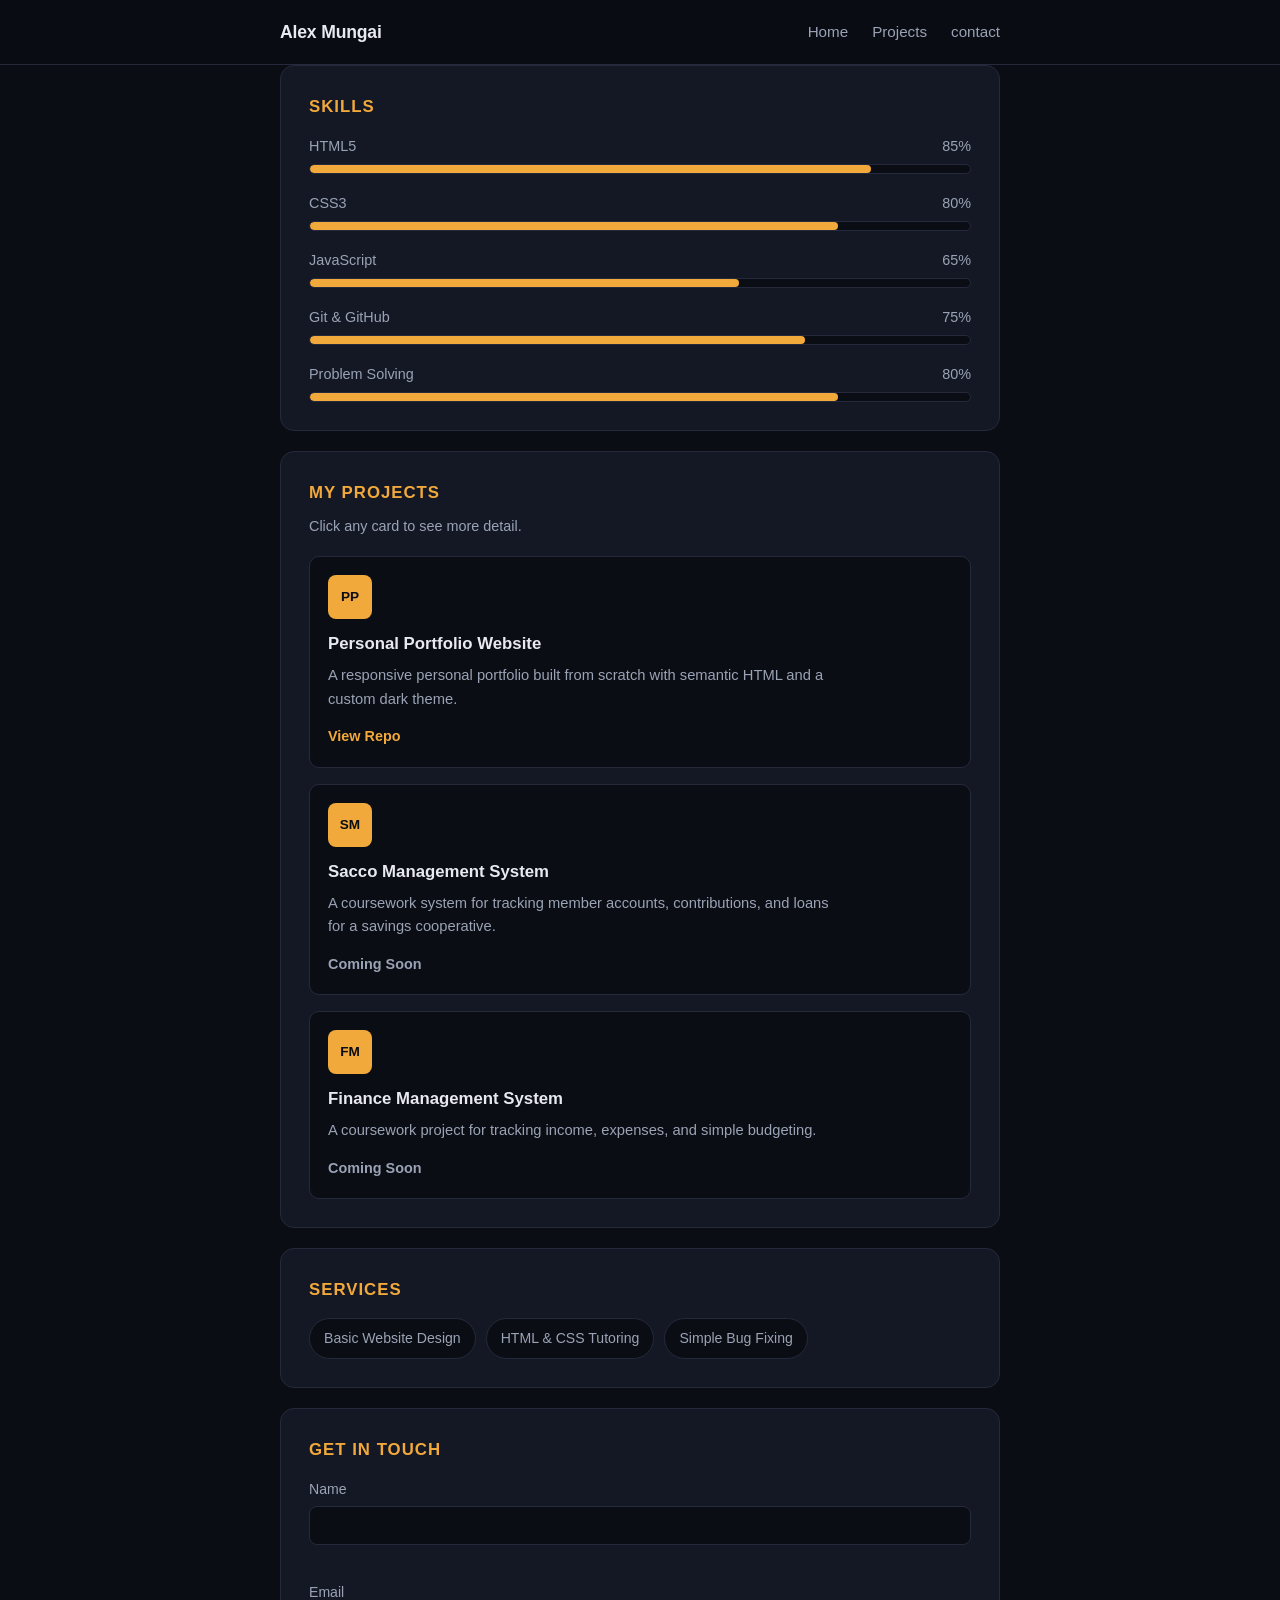
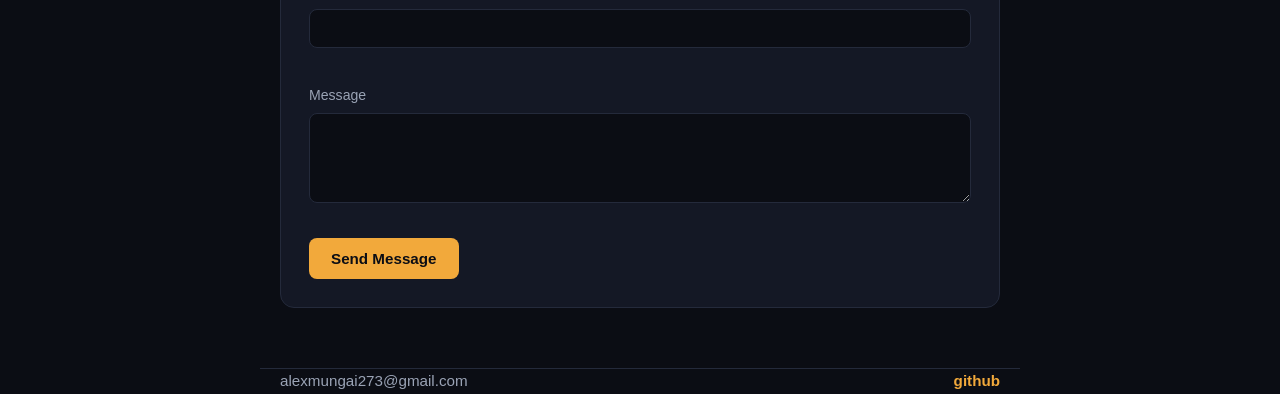
==== projects.html @ 65349646 "add projects page with skills, projects, services, and contact form" ====
<!DOCTYPE html>
<html lang="en">
<head>
  <meta charset="UTF-8">
  <meta name="viewport" content="width=device-width, initial-scale=1.0">
  <title>Alex Mungai - Projects & Skills</title>
  <link rel="stylesheet" href="styles.css">
</head>
<body>

  <header>
    <div class="wrap header-row">
      <span class="wordmark">Alex Mungai</span>
      <nav aria-label="Primary">
        <ul class="nav-list">
          <li><a href="index.html">Home</a></li>
          <li><a href="projects.html">Projects</a></li>
          <li><a href="index.html#contact">contact</a></li>
        </ul>
      </nav>
    </div>
  </header>

  <main class="wrap">

    <!-- Skills -->
    <section id="skills">
      <h2>Skills</h2>
      <div class="skill-list">

        <div class="skill">
          <div class="skill-label">
            <span>HTML5</span><span>85%</span>
          </div>
          <div class="skill-bar"><div class="skill-fill" style="width: 85%;"></div></div>
        </div>

        <div class="skill">
          <div class="skill-label">
            <span>CSS3</span><span>80%</span>
          </div>
          <div class="skill-bar"><div class="skill-fill" style="width: 80%;"></div></div>
        </div>

        <div class="skill">
          <div class="skill-label">
            <span>JavaScript</span><span>65%</span>
          </div>
          <div class="skill-bar"><div class="skill-fill" style="width: 65%;"></div></div>
        </div>

        <div class="skill">
          <div class="skill-label">
            <span>Git &amp; GitHub</span><span>75%</span>
          </div>
          <div class="skill-bar"><div class="skill-fill" style="width: 75%;"></div></div>
        </div>

        <div class="skill">
          <div class="skill-label">
            <span>Problem Solving</span><span>80%</span>
          </div>
          <div class="skill-bar"><div class="skill-fill" style="width: 80%;"></div></div>
        </div>

      </div>
    </section>

    <!-- Projects -->
    <section id="my-projects">
      <h2>My Projects</h2>
      <p class="section-intro">Click any card to see more detail.</p>

      <div class="project-grid">

        <article class="project-card" tabindex="0">
          <div class="project-thumb" aria-hidden="true">PP</div>
          <h3>Personal Portfolio Website</h3>
          <p class="project-summary">A responsive personal portfolio built from scratch with semantic HTML and a custom dark theme.</p>
          <div class="project-details">
            <p>Built as coursework for CSN 1101. Covers a home page, this projects page, and a validated contact form, deployed on two separate platforms.</p>
            <p class="project-tech"><strong>Tech:</strong> HTML5, CSS3, JavaScript</p>
          </div>
          <a href="https://github.com/munga273/my-portfolio" class="project-link">View Repo</a>
        </article>

        <article class="project-card" tabindex="0">
          <div class="project-thumb" aria-hidden="true">SM</div>
          <h3>Sacco Management System</h3>
          <p class="project-summary">A coursework system for tracking member accounts, contributions, and loans for a savings cooperative.</p>
          <div class="project-details">
            <p>Developed as part of a course project exploring data management and basic CRUD operations for cooperative savings groups.</p>
            <p class="project-tech"><strong>Tech:</strong> HTML, CSS, (backend in progress)</p>
          </div>
          <span class="project-link project-link--soon">Coming Soon</span>
        </article>

        <article class="project-card" tabindex="0">
          <div class="project-thumb" aria-hidden="true">FM</div>
          <h3>Finance Management System</h3>
          <p class="project-summary">A coursework project for tracking income, expenses, and simple budgeting.</p>
          <div class="project-details">
            <p>Focused on building a clean, usable interface for everyday personal finance tracking as a course assignment.</p>
            <p class="project-tech"><strong>Tech:</strong> HTML, CSS, (backend in progress)</p>
          </div>
          <span class="project-link project-link--soon">Coming Soon</span>
        </article>

      </div>
    </section>

    <!-- Services -->
    <section id="services">
      <h2>Services</h2>
      <ul class="tag-list">
        <li>Basic Website Design</li>
        <li>HTML &amp; CSS Tutoring</li>
        <li>Simple Bug Fixing</li>
      </ul>
    </section>

    <!-- Contact Form -->
    <section id="contact-form">
      <h2>Get In Touch</h2>
      <form id="contactForm" novalidate>
        <div class="form-group">
          <label for="name">Name</label>
          <input type="text" id="name" name="name" required>
          <span class="error-msg" id="nameError"></span>
        </div>

        <div class="form-group">
          <label for="email">Email</label>
          <input type="email" id="email" name="email" required>
          <span class="error-msg" id="emailError"></span>
        </div>

        <div class="form-group">
          <label for="message">Message</label>
          <textarea id="message" name="message" rows="4" required></textarea>
          <span class="error-msg" id="messageError"></span>
        </div>

        <button type="submit" class="submit-btn">Send Message</button>
        <p class="form-success" id="formSuccess" hidden>Thanks! Your message looks good and would be sent from here.</p>
      </form>
    </section>

  </main>

  <footer id="contact" class="wrap footer-row">
    <p>alexmungai273@gmail.com</p>
    <a href="https://github.com/Aleko273">github</a>
  </footer>

  <script src="script.js"></script>
</body>
</html>
---- styles.css ----
/* ---------- Tokens ---------- */
:root {
  --bg: #0B0D14;
  --surface: #141825;
  --surface-border: #242A3B;
  --ink: #E8EAF0;
  --ink-soft: #9AA3B5;
  --accent: #F2A93B;
  --max-width: 760px;
}
 
/* ---------- Reset ---------- */
* { box-sizing: border-box; }
html, body { margin: 0; padding: 0; }
 
body {
  background: var(--bg);
  color: var(--ink);
  font-family: -apple-system, BlinkMacSystemFont, "Segoe UI", Inter, Arial, sans-serif;
  line-height: 1.6;
}
 
img { max-width: 100%; display: block; }
 
a {
  color: var(--accent);
  text-decoration: none;
}
a:hover, a:focus { text-decoration: underline; }
a:focus-visible { outline: 2px solid var(--accent); outline-offset: 2px; }
 
.wrap {
  max-width: var(--max-width);
  margin: 0 auto;
  padding: 0 20px;
}
 
/* ---------- Header / Nav ---------- */
header {
  position: sticky;
  top: 0;
  background: rgba(11, 13, 20, 0.85);
  backdrop-filter: blur(8px);
  border-bottom: 1px solid var(--surface-border);
  z-index: 10;
}
 
.header-row {
  display: flex;
  align-items: center;
  justify-content: space-between;
  flex-wrap: wrap;
  gap: 12px;
  padding-top: 18px;
  padding-bottom: 18px;
}
 
.wordmark {
  font-weight: 700;
  font-size: 1.1rem;
  letter-spacing: -0.01em;
  color: var(--ink);
}
 
.nav-list {
  list-style: none;
  display: flex;
  gap: 24px;
  margin: 0;
  padding: 0;
}
 
.nav-list a {
  color: var(--ink-soft);
  font-size: 0.95rem;
}
 
.nav-list a:hover {
  color: var(--accent);
  text-decoration: none;
}
 
/* ---------- Hero ---------- */
.hero {
  text-align: left;
  padding: 64px 0 40px;
}
 
.hero img {
  border-radius: 50%;
  width: 128px;
  height: 128px;
  object-fit: cover;
  margin-bottom: 20px;
  border: 2px solid var(--surface-border);
}
 
.hero h1 {
  margin: 0 0 8px;
  font-size: clamp(2rem, 6vw, 2.8rem);
  letter-spacing: -0.02em;
  color: var(--ink);
}
 
.tagline {
  margin: 0;
  color: var(--accent);
  font-size: 1.1rem;
  font-weight: 600;
}
 
/* ---------- Content sections: card style ---------- */
main.wrap {
  padding-bottom: 40px;
}
 
main section {
  background: var(--surface);
  border: 1px solid var(--surface-border);
  border-radius: 14px;
  padding: 28px;
  margin-bottom: 20px;
}
 
main section h2 {
  font-size: 1.05rem;
  text-transform: uppercase;
  letter-spacing: 0.06em;
  color: var(--accent);
  margin: 0 0 14px;
}
 
main section p {
  color: var(--ink-soft);
  max-width: 62ch;
  margin: 0;
}
 
main section ul,
main section ol {
  color: var(--ink-soft);
  padding-left: 20px;
  margin: 0;
}
 
main section li {
  margin-bottom: 8px;
}
 
main section li:last-child {
  margin-bottom: 0;
}
 
main section a {
  color: var(--accent);
}
 
main section a:hover {
  text-decoration: underline;
}
 
/* ---------- Footer ---------- */
footer {
  border-top: 1px solid var(--surface-border);
  padding: 28px 0 40px;
}
 
.footer-row {
  display: flex;
  justify-content: space-between;
  align-items: center;
  flex-wrap: wrap;
  gap: 12px;
  font-size: 0.95rem;
}
 
.footer-row p {
  margin: 0;
  color: var(--ink-soft);
}
 
.footer-row a {
  font-weight: 600;
}
 
/* ---------- Skills (progress bars) ---------- */
.skill-list {
  display: flex;
  flex-direction: column;
  gap: 18px;
}
 
.skill-label {
  display: flex;
  justify-content: space-between;
  font-size: 0.9rem;
  color: var(--ink-soft);
  margin-bottom: 6px;
}
 
.skill-bar {
  background: var(--bg);
  border: 1px solid var(--surface-border);
  border-radius: 999px;
  height: 10px;
  overflow: hidden;
}
 
.skill-fill {
  background: var(--accent);
  height: 100%;
  border-radius: 999px;
}
 
/* ---------- Project cards ---------- */
.section-intro {
  color: var(--ink-soft);
  margin: -6px 0 18px;
  font-size: 0.9rem;
}
 
.project-grid {
  display: grid;
  grid-template-columns: 1fr;
  gap: 16px;
}
 
.project-card {
  background: var(--bg);
  border: 1px solid var(--surface-border);
  border-radius: 10px;
  padding: 18px;
  cursor: pointer;
}
 
.project-thumb {
  width: 44px;
  height: 44px;
  border-radius: 8px;
  background: var(--accent);
  color: var(--bg);
  display: flex;
  align-items: center;
  justify-content: center;
  font-weight: 700;
  font-size: 0.85rem;
  margin-bottom: 12px;
}
 
.project-card h3 {
  margin: 0 0 6px;
  color: var(--ink);
  font-size: 1.05rem;
}
 
.project-summary {
  color: var(--ink-soft);
  margin: 0;
  font-size: 0.92rem;
}
 
.project-details {
  max-height: 0;
  overflow: hidden;
  transition: max-height 0.25s ease;
}
 
.project-card.is-expanded .project-details {
  max-height: 200px;
  margin-top: 12px;
}
 
.project-details p {
  color: var(--ink-soft);
  font-size: 0.9rem;
  margin: 0 0 8px;
}
 
.project-tech {
  color: var(--ink) !important;
}
 
.project-link {
  display: inline-block;
  margin-top: 14px;
  font-size: 0.9rem;
  font-weight: 600;
  color: var(--accent);
}
 
.project-link--soon {
  color: var(--ink-soft);
  cursor: default;
}
 
/* ---------- Services tags ---------- */
.tag-list {
  list-style: none;
  display: flex;
  flex-wrap: wrap;
  gap: 10px;
  padding: 0;
  margin: 0;
}
 
.tag-list li {
  background: var(--bg);
  border: 1px solid var(--surface-border);
  color: var(--ink-soft);
  padding: 8px 14px;
  border-radius: 999px;
  font-size: 0.88rem;
  margin-bottom: 0;
}
 
/* ---------- Contact form ---------- */
.form-group {
  margin-bottom: 16px;
  display: flex;
  flex-direction: column;
}
 
.form-group label {
  color: var(--ink-soft);
  font-size: 0.88rem;
  margin-bottom: 6px;
}
 
.form-group input,
.form-group textarea {
  background: var(--bg);
  border: 1px solid var(--surface-border);
  border-radius: 8px;
  padding: 10px 12px;
  color: var(--ink);
  font-family: inherit;
  font-size: 0.95rem;
}
 
.form-group input:focus,
.form-group textarea:focus {
  outline: 2px solid var(--accent);
  outline-offset: 1px;
}
 
.error-msg {
  color: #FF6B6B;
  font-size: 0.82rem;
  min-height: 1.2em;
  margin-top: 4px;
}
 
.submit-btn {
  background: var(--accent);
  color: var(--bg);
  border: none;
  border-radius: 8px;
  padding: 12px 22px;
  font-weight: 700;
  font-size: 0.95rem;
  cursor: pointer;
}
 
.submit-btn:hover {
  opacity: 0.9;
}
 
.form-success {
  color: var(--accent);
  margin-top: 14px;
  font-size: 0.9rem;
}
 
/* ---------- Responsive ---------- */
@media (max-width: 480px) {
  .header-row {
    flex-direction: column;
    align-items: flex-start;
  }
 
  .footer-row {
    flex-direction: column;
    align-items: flex-start;
  }
 
  main section {
    padding: 20px;
  }
}
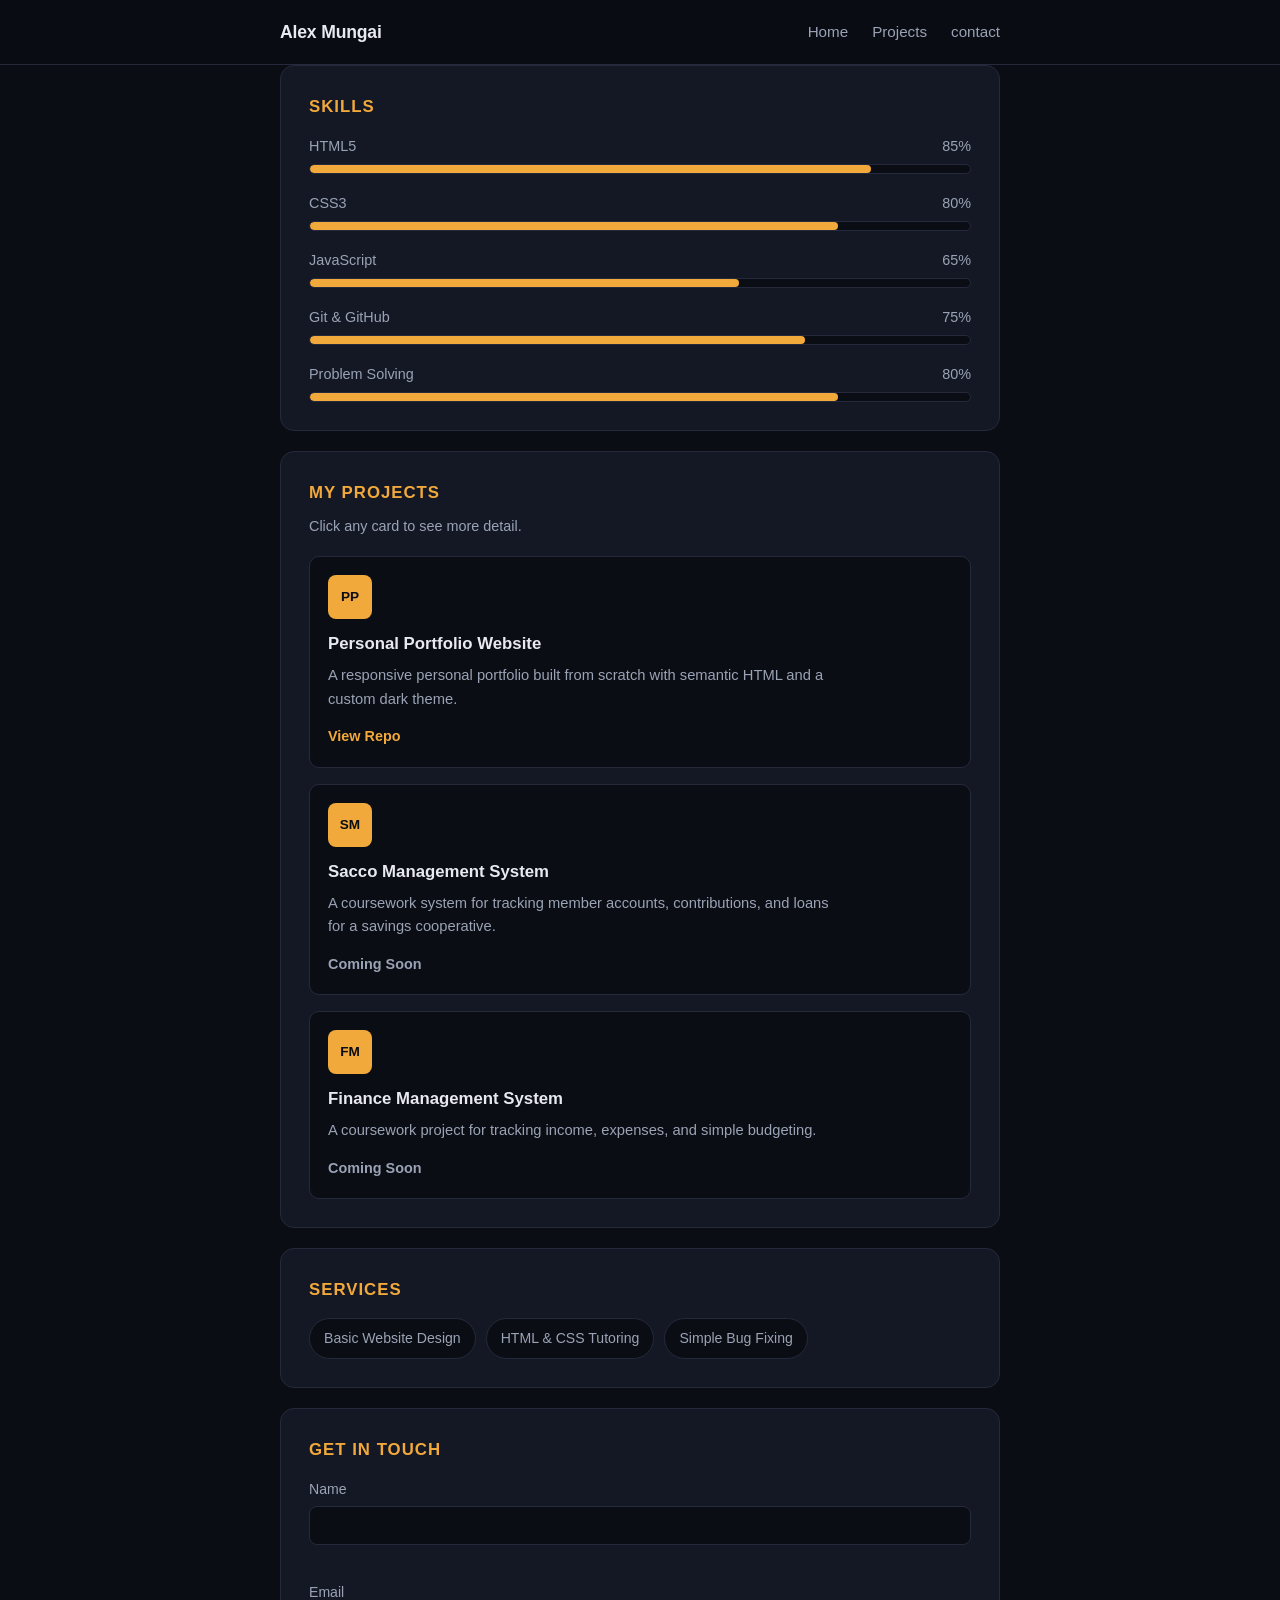
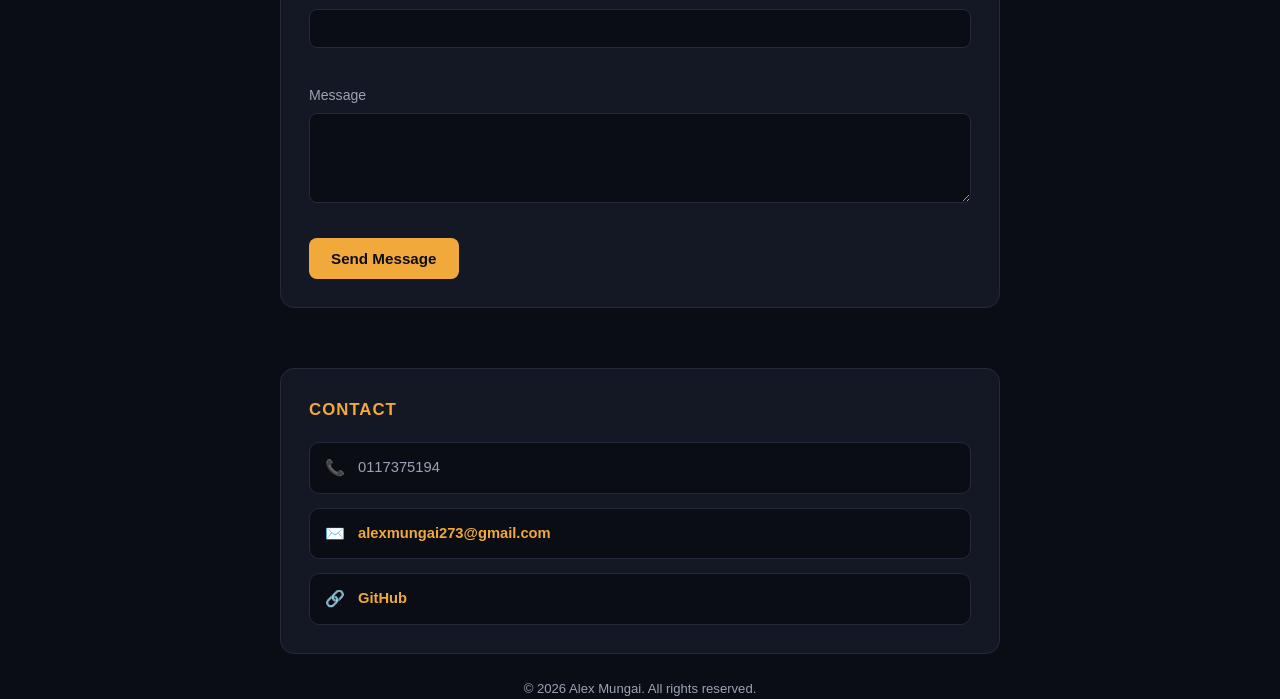
==== commit aeef4121: "update footer to card style with contact details" ====
--- a/projects.html
+++ b/projects.html
@@ -14,8 +14,8 @@
       <nav aria-label="Primary">
         <ul class="nav-list">
           <li><a href="index.html">Home</a></li>
-          <li><a href="projects.html">Projects</a></li>
-          <li><a href="index.html#contact">contact</a></li>
+          <li><a href="projects.html" class="active">Projects</a></li>
+          <li><a href="#contact">contact</a></li>
         </ul>
       </nav>
     </div>
@@ -148,10 +148,26 @@
 
   </main>
 
-  <footer id="contact" class="wrap footer-row">
-    <p>alexmungai273@gmail.com</p>
-    <a href="https://github.com/Aleko273">github</a>
-  </footer>
+  <footer id="contact" class="wrap">
+    <div class="footer-card">
+      <h2>Contact</h2>
+      <div class="footer-contact">
+        <div class="footer-item">
+          <span class="footer-icon">📞</span>
+          <p>0117375194</p>
+        </div>
+        <div class="footer-item">
+          <span class="footer-icon">✉️</span>
+          <a href="mailto:alexmungai273@gmail.com">alexmungai273@gmail.com</a>
+        </div>
+        <div class="footer-item">
+          <span class="footer-icon">🔗</span>
+          <a href="https://github.com/munga273" target="_blank" rel="noopener noreferrer">GitHub</a>
+        </div>
+      </div>
+    </div>
+    <p class="footer-copyright">&copy; 2026 Alex Mungai. All rights reserved.</p>
+</footer>
 
   <script src="script.js"></script>
 </body>
--- a/styles.css
+++ b/styles.css
@@ -8,33 +8,33 @@
   --accent: #F2A93B;
   --max-width: 760px;
 }
- 
+
 /* ---------- Reset ---------- */
 * { box-sizing: border-box; }
 html, body { margin: 0; padding: 0; }
- 
+
 body {
   background: var(--bg);
   color: var(--ink);
   font-family: -apple-system, BlinkMacSystemFont, "Segoe UI", Inter, Arial, sans-serif;
   line-height: 1.6;
 }
- 
+
 img { max-width: 100%; display: block; }
- 
+
 a {
   color: var(--accent);
   text-decoration: none;
 }
 a:hover, a:focus { text-decoration: underline; }
 a:focus-visible { outline: 2px solid var(--accent); outline-offset: 2px; }
- 
+
 .wrap {
   max-width: var(--max-width);
   margin: 0 auto;
   padding: 0 20px;
 }
- 
+
 /* ---------- Header / Nav ---------- */
 header {
   position: sticky;
@@ -44,7 +44,7 @@
   border-bottom: 1px solid var(--surface-border);
   z-index: 10;
 }
- 
+
 .header-row {
   display: flex;
   align-items: center;
@@ -54,14 +54,14 @@
   padding-top: 18px;
   padding-bottom: 18px;
 }
- 
+
 .wordmark {
   font-weight: 700;
   font-size: 1.1rem;
   letter-spacing: -0.01em;
   color: var(--ink);
 }
- 
+
 .nav-list {
   list-style: none;
   display: flex;
@@ -69,23 +69,23 @@
   margin: 0;
   padding: 0;
 }
- 
+
 .nav-list a {
   color: var(--ink-soft);
   font-size: 0.95rem;
 }
- 
+
 .nav-list a:hover {
   color: var(--accent);
   text-decoration: none;
 }
- 
+
 /* ---------- Hero ---------- */
 .hero {
   text-align: left;
   padding: 64px 0 40px;
 }
- 
+
 .hero img {
   border-radius: 50%;
   width: 128px;
@@ -94,26 +94,26 @@
   margin-bottom: 20px;
   border: 2px solid var(--surface-border);
 }
- 
+
 .hero h1 {
   margin: 0 0 8px;
   font-size: clamp(2rem, 6vw, 2.8rem);
   letter-spacing: -0.02em;
   color: var(--ink);
 }
- 
+
 .tagline {
   margin: 0;
   color: var(--accent);
   font-size: 1.1rem;
   font-weight: 600;
 }
- 
+
 /* ---------- Content sections: card style ---------- */
 main.wrap {
   padding-bottom: 40px;
 }
- 
+
 main section {
   background: var(--surface);
   border: 1px solid var(--surface-border);
@@ -121,7 +121,7 @@
   padding: 28px;
   margin-bottom: 20px;
 }
- 
+
 main section h2 {
   font-size: 1.05rem;
   text-transform: uppercase;
@@ -129,67 +129,105 @@
   color: var(--accent);
   margin: 0 0 14px;
 }
- 
+
 main section p {
   color: var(--ink-soft);
   max-width: 62ch;
   margin: 0;
 }
- 
+
 main section ul,
 main section ol {
   color: var(--ink-soft);
   padding-left: 20px;
   margin: 0;
 }
- 
+
 main section li {
   margin-bottom: 8px;
 }
- 
+
 main section li:last-child {
   margin-bottom: 0;
 }
- 
+
 main section a {
   color: var(--accent);
 }
- 
+
 main section a:hover {
   text-decoration: underline;
 }
- 
+
 /* ---------- Footer ---------- */
 footer {
-  border-top: 1px solid var(--surface-border);
-  padding: 28px 0 40px;
-}
- 
-.footer-row {
-  display: flex;
-  justify-content: space-between;
+  padding: 0 0 40px;
+}
+
+.footer-card {
+  background: var(--surface);
+  border: 1px solid var(--surface-border);
+  border-radius: 14px;
+  padding: 28px;
+}
+
+.footer-card h2 {
+  font-size: 1.05rem;
+  text-transform: uppercase;
+  letter-spacing: 0.06em;
+  color: var(--accent);
+  margin: 0 0 18px;
+}
+
+.footer-contact {
+  display: flex;
+  flex-direction: column;
+  gap: 14px;
+}
+
+.footer-item {
+  display: flex;
   align-items: center;
-  flex-wrap: wrap;
   gap: 12px;
-  font-size: 0.95rem;
-}
- 
-.footer-row p {
-  margin: 0;
-  color: var(--ink-soft);
-}
- 
-.footer-row a {
+  padding: 12px 14px;
+  background: var(--bg);
+  border: 1px solid var(--surface-border);
+  border-radius: 10px;
+  font-size: 0.92rem;
+}
+
+.footer-item .footer-icon {
+  font-size: 1rem;
+  width: 22px;
+  text-align: center;
+  flex-shrink: 0;
+}
+
+.footer-item p,
+.footer-item a {
+  margin: 0;
+  color: var(--ink-soft);
+}
+
+.footer-item a {
+  color: var(--accent);
   font-weight: 600;
 }
- 
+
+.footer-copyright {
+  text-align: center;
+  color: var(--ink-soft);
+  font-size: 0.82rem;
+  margin: 24px 0 0;
+}
+
 /* ---------- Skills (progress bars) ---------- */
 .skill-list {
   display: flex;
   flex-direction: column;
   gap: 18px;
 }
- 
+
 .skill-label {
   display: flex;
   justify-content: space-between;
@@ -197,7 +235,7 @@
   color: var(--ink-soft);
   margin-bottom: 6px;
 }
- 
+
 .skill-bar {
   background: var(--bg);
   border: 1px solid var(--surface-border);
@@ -205,26 +243,26 @@
   height: 10px;
   overflow: hidden;
 }
- 
+
 .skill-fill {
   background: var(--accent);
   height: 100%;
   border-radius: 999px;
 }
- 
+
 /* ---------- Project cards ---------- */
 .section-intro {
   color: var(--ink-soft);
   margin: -6px 0 18px;
   font-size: 0.9rem;
 }
- 
+
 .project-grid {
   display: grid;
   grid-template-columns: 1fr;
   gap: 16px;
 }
- 
+
 .project-card {
   background: var(--bg);
   border: 1px solid var(--surface-border);
@@ -232,7 +270,7 @@
   padding: 18px;
   cursor: pointer;
 }
- 
+
 .project-thumb {
   width: 44px;
   height: 44px;
@@ -246,40 +284,40 @@
   font-size: 0.85rem;
   margin-bottom: 12px;
 }
- 
+
 .project-card h3 {
   margin: 0 0 6px;
   color: var(--ink);
   font-size: 1.05rem;
 }
- 
+
 .project-summary {
   color: var(--ink-soft);
   margin: 0;
   font-size: 0.92rem;
 }
- 
+
 .project-details {
   max-height: 0;
   overflow: hidden;
   transition: max-height 0.25s ease;
 }
- 
+
 .project-card.is-expanded .project-details {
   max-height: 200px;
   margin-top: 12px;
 }
- 
+
 .project-details p {
   color: var(--ink-soft);
   font-size: 0.9rem;
   margin: 0 0 8px;
 }
- 
+
 .project-tech {
   color: var(--ink) !important;
 }
- 
+
 .project-link {
   display: inline-block;
   margin-top: 14px;
@@ -287,12 +325,12 @@
   font-weight: 600;
   color: var(--accent);
 }
- 
+
 .project-link--soon {
   color: var(--ink-soft);
   cursor: default;
 }
- 
+
 /* ---------- Services tags ---------- */
 .tag-list {
   list-style: none;
@@ -302,7 +340,7 @@
   padding: 0;
   margin: 0;
 }
- 
+
 .tag-list li {
   background: var(--bg);
   border: 1px solid var(--surface-border);
@@ -312,20 +350,20 @@
   font-size: 0.88rem;
   margin-bottom: 0;
 }
- 
+
 /* ---------- Contact form ---------- */
 .form-group {
   margin-bottom: 16px;
   display: flex;
   flex-direction: column;
 }
- 
+
 .form-group label {
   color: var(--ink-soft);
   font-size: 0.88rem;
   margin-bottom: 6px;
 }
- 
+
 .form-group input,
 .form-group textarea {
   background: var(--bg);
@@ -336,20 +374,20 @@
   font-family: inherit;
   font-size: 0.95rem;
 }
- 
+
 .form-group input:focus,
 .form-group textarea:focus {
   outline: 2px solid var(--accent);
   outline-offset: 1px;
 }
- 
+
 .error-msg {
   color: #FF6B6B;
   font-size: 0.82rem;
   min-height: 1.2em;
   margin-top: 4px;
 }
- 
+
 .submit-btn {
   background: var(--accent);
   color: var(--bg);
@@ -360,31 +398,30 @@
   font-size: 0.95rem;
   cursor: pointer;
 }
- 
+
 .submit-btn:hover {
   opacity: 0.9;
 }
- 
+
 .form-success {
   color: var(--accent);
   margin-top: 14px;
   font-size: 0.9rem;
 }
- 
+
 /* ---------- Responsive ---------- */
 @media (max-width: 480px) {
   .header-row {
     flex-direction: column;
     align-items: flex-start;
   }
- 
+
   .footer-row {
     flex-direction: column;
     align-items: flex-start;
   }
- 
+
   main section {
     padding: 20px;
   }
-}
- +}
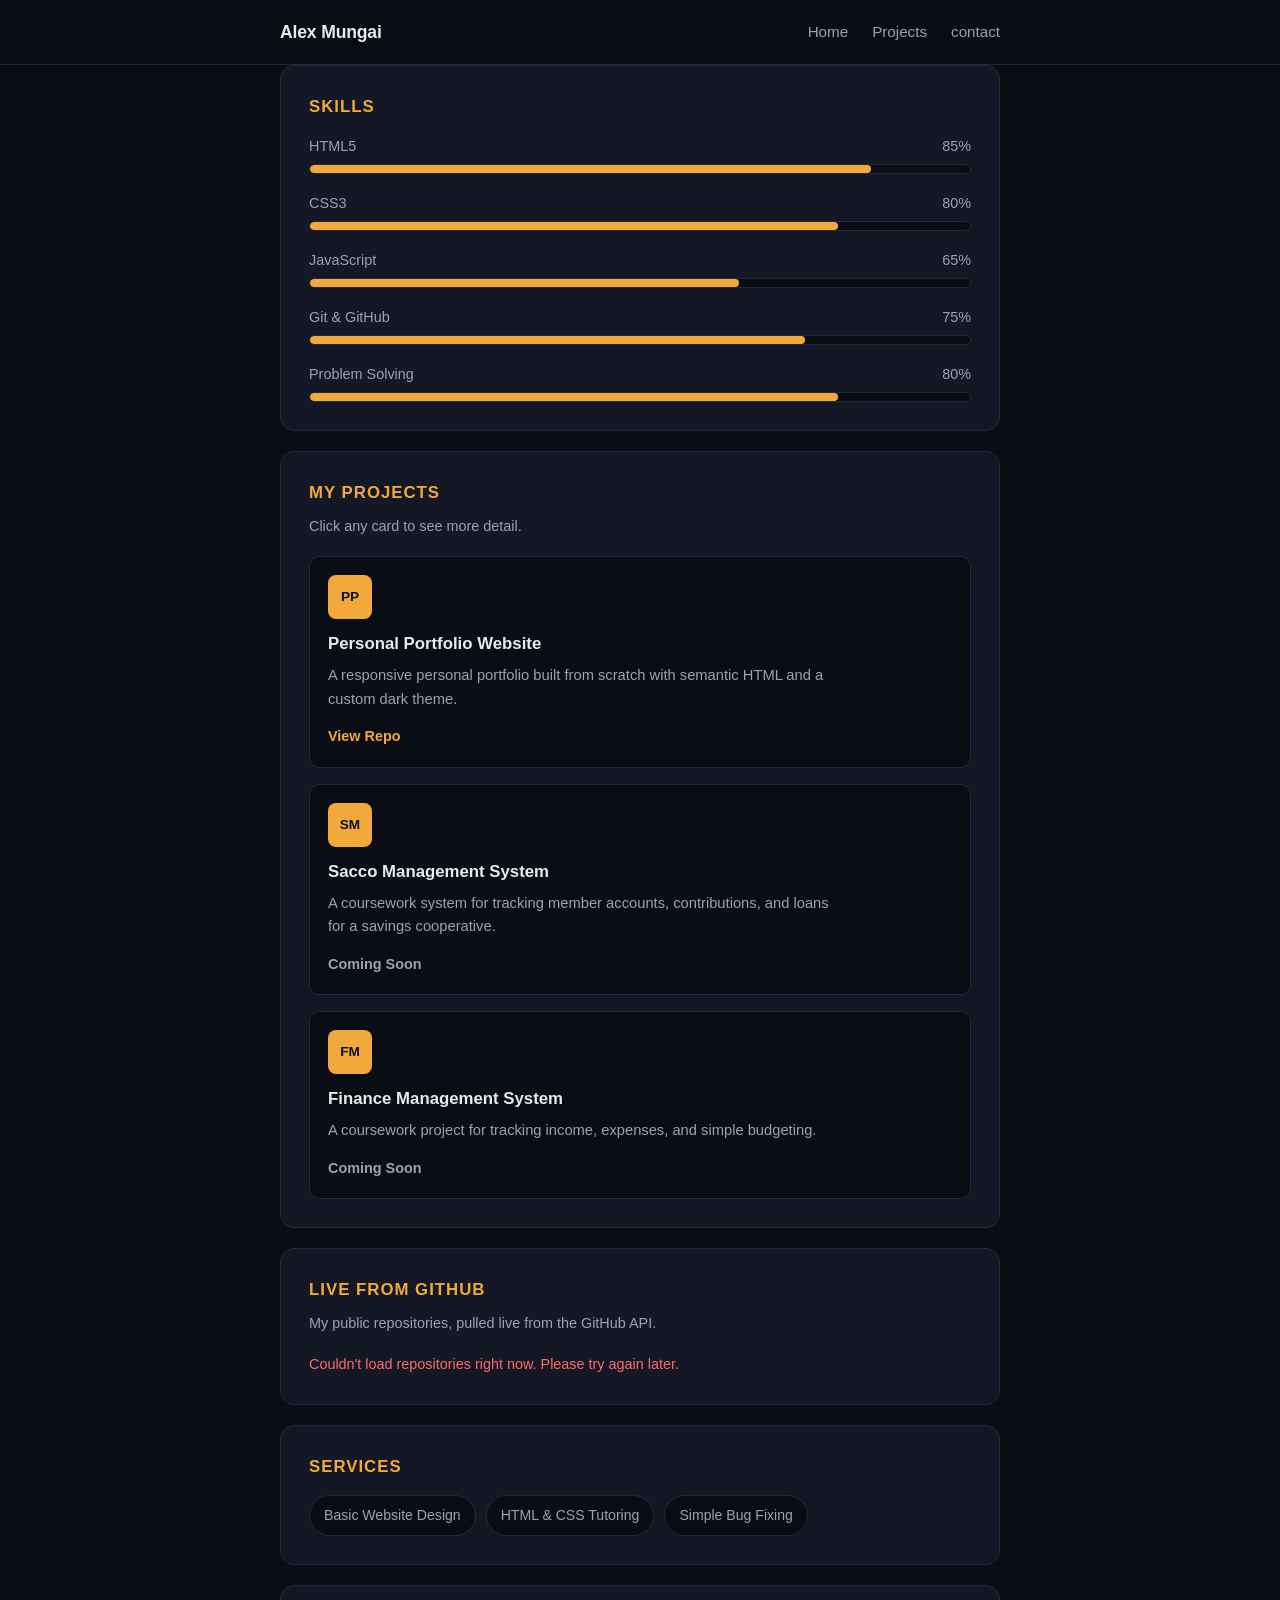
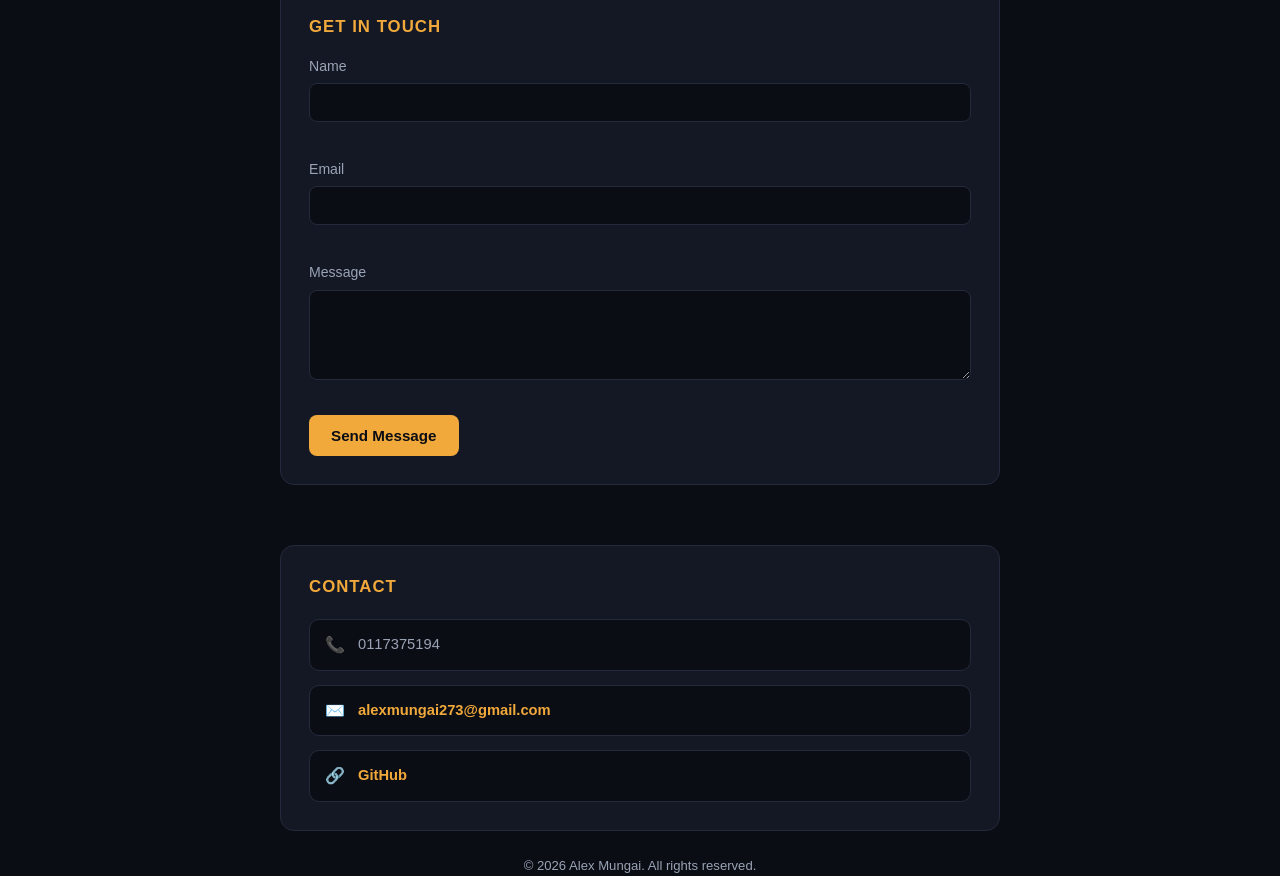
==== commit 198abbfa: "Add live Github API section" ====
--- a/projects.html
+++ b/projects.html
@@ -109,7 +109,15 @@
       </div>
     </section>
 
-    <!-- Services -->
+    <!-- Live GitHub Repos -->
+    <section id="github-repos">
+      <h2>Live from GitHub</h2>
+      <p class="section-intro">My public repositories, pulled live from the GitHub API.</p>
+      <div id="repoStatus" class="repo-status">Loading repositories…</div>
+      <div id="repoList" class="repo-list"></div>
+    </section>
+
+       <!-- Services -->
     <section id="services">
       <h2>Services</h2>
       <ul class="tag-list">
--- a/styles.css
+++ b/styles.css
@@ -8,33 +8,33 @@
   --accent: #F2A93B;
   --max-width: 760px;
 }
-
+ 
 /* ---------- Reset ---------- */
 * { box-sizing: border-box; }
 html, body { margin: 0; padding: 0; }
-
+ 
 body {
   background: var(--bg);
   color: var(--ink);
   font-family: -apple-system, BlinkMacSystemFont, "Segoe UI", Inter, Arial, sans-serif;
   line-height: 1.6;
 }
-
+ 
 img { max-width: 100%; display: block; }
-
+ 
 a {
   color: var(--accent);
   text-decoration: none;
 }
 a:hover, a:focus { text-decoration: underline; }
 a:focus-visible { outline: 2px solid var(--accent); outline-offset: 2px; }
-
+ 
 .wrap {
   max-width: var(--max-width);
   margin: 0 auto;
   padding: 0 20px;
 }
-
+ 
 /* ---------- Header / Nav ---------- */
 header {
   position: sticky;
@@ -44,7 +44,7 @@
   border-bottom: 1px solid var(--surface-border);
   z-index: 10;
 }
-
+ 
 .header-row {
   display: flex;
   align-items: center;
@@ -54,14 +54,14 @@
   padding-top: 18px;
   padding-bottom: 18px;
 }
-
+ 
 .wordmark {
   font-weight: 700;
   font-size: 1.1rem;
   letter-spacing: -0.01em;
   color: var(--ink);
 }
-
+ 
 .nav-list {
   list-style: none;
   display: flex;
@@ -69,23 +69,23 @@
   margin: 0;
   padding: 0;
 }
-
+ 
 .nav-list a {
   color: var(--ink-soft);
   font-size: 0.95rem;
 }
-
+ 
 .nav-list a:hover {
   color: var(--accent);
   text-decoration: none;
 }
-
+ 
 /* ---------- Hero ---------- */
 .hero {
   text-align: left;
   padding: 64px 0 40px;
 }
-
+ 
 .hero img {
   border-radius: 50%;
   width: 128px;
@@ -94,26 +94,26 @@
   margin-bottom: 20px;
   border: 2px solid var(--surface-border);
 }
-
+ 
 .hero h1 {
   margin: 0 0 8px;
   font-size: clamp(2rem, 6vw, 2.8rem);
   letter-spacing: -0.02em;
   color: var(--ink);
 }
-
+ 
 .tagline {
   margin: 0;
   color: var(--accent);
   font-size: 1.1rem;
   font-weight: 600;
 }
-
+ 
 /* ---------- Content sections: card style ---------- */
 main.wrap {
   padding-bottom: 40px;
 }
-
+ 
 main section {
   background: var(--surface);
   border: 1px solid var(--surface-border);
@@ -121,7 +121,7 @@
   padding: 28px;
   margin-bottom: 20px;
 }
-
+ 
 main section h2 {
   font-size: 1.05rem;
   text-transform: uppercase;
@@ -129,48 +129,48 @@
   color: var(--accent);
   margin: 0 0 14px;
 }
-
+ 
 main section p {
   color: var(--ink-soft);
   max-width: 62ch;
   margin: 0;
 }
-
+ 
 main section ul,
 main section ol {
   color: var(--ink-soft);
   padding-left: 20px;
   margin: 0;
 }
-
+ 
 main section li {
   margin-bottom: 8px;
 }
-
+ 
 main section li:last-child {
   margin-bottom: 0;
 }
-
+ 
 main section a {
   color: var(--accent);
 }
-
+ 
 main section a:hover {
   text-decoration: underline;
 }
-
+ 
 /* ---------- Footer ---------- */
 footer {
   padding: 0 0 40px;
 }
-
+ 
 .footer-card {
   background: var(--surface);
   border: 1px solid var(--surface-border);
   border-radius: 14px;
   padding: 28px;
 }
-
+ 
 .footer-card h2 {
   font-size: 1.05rem;
   text-transform: uppercase;
@@ -178,13 +178,13 @@
   color: var(--accent);
   margin: 0 0 18px;
 }
-
+ 
 .footer-contact {
   display: flex;
   flex-direction: column;
   gap: 14px;
 }
-
+ 
 .footer-item {
   display: flex;
   align-items: center;
@@ -195,39 +195,39 @@
   border-radius: 10px;
   font-size: 0.92rem;
 }
-
+ 
 .footer-item .footer-icon {
   font-size: 1rem;
   width: 22px;
   text-align: center;
   flex-shrink: 0;
 }
-
+ 
 .footer-item p,
 .footer-item a {
   margin: 0;
   color: var(--ink-soft);
 }
-
+ 
 .footer-item a {
   color: var(--accent);
   font-weight: 600;
 }
-
+ 
 .footer-copyright {
   text-align: center;
   color: var(--ink-soft);
   font-size: 0.82rem;
   margin: 24px 0 0;
 }
-
+ 
 /* ---------- Skills (progress bars) ---------- */
 .skill-list {
   display: flex;
   flex-direction: column;
   gap: 18px;
 }
-
+ 
 .skill-label {
   display: flex;
   justify-content: space-between;
@@ -235,7 +235,7 @@
   color: var(--ink-soft);
   margin-bottom: 6px;
 }
-
+ 
 .skill-bar {
   background: var(--bg);
   border: 1px solid var(--surface-border);
@@ -243,26 +243,26 @@
   height: 10px;
   overflow: hidden;
 }
-
+ 
 .skill-fill {
   background: var(--accent);
   height: 100%;
   border-radius: 999px;
 }
-
+ 
 /* ---------- Project cards ---------- */
 .section-intro {
   color: var(--ink-soft);
   margin: -6px 0 18px;
   font-size: 0.9rem;
 }
-
+ 
 .project-grid {
   display: grid;
   grid-template-columns: 1fr;
   gap: 16px;
 }
-
+ 
 .project-card {
   background: var(--bg);
   border: 1px solid var(--surface-border);
@@ -270,7 +270,7 @@
   padding: 18px;
   cursor: pointer;
 }
-
+ 
 .project-thumb {
   width: 44px;
   height: 44px;
@@ -284,40 +284,40 @@
   font-size: 0.85rem;
   margin-bottom: 12px;
 }
-
+ 
 .project-card h3 {
   margin: 0 0 6px;
   color: var(--ink);
   font-size: 1.05rem;
 }
-
+ 
 .project-summary {
   color: var(--ink-soft);
   margin: 0;
   font-size: 0.92rem;
 }
-
+ 
 .project-details {
   max-height: 0;
   overflow: hidden;
   transition: max-height 0.25s ease;
 }
-
+ 
 .project-card.is-expanded .project-details {
   max-height: 200px;
   margin-top: 12px;
 }
-
+ 
 .project-details p {
   color: var(--ink-soft);
   font-size: 0.9rem;
   margin: 0 0 8px;
 }
-
+ 
 .project-tech {
   color: var(--ink) !important;
 }
-
+ 
 .project-link {
   display: inline-block;
   margin-top: 14px;
@@ -325,12 +325,60 @@
   font-weight: 600;
   color: var(--accent);
 }
-
+ 
 .project-link--soon {
   color: var(--ink-soft);
   cursor: default;
 }
-
+ 
+/* ---------- Live GitHub repos ---------- */
+.repo-status {
+  color: var(--ink-soft);
+  font-size: 0.9rem;
+}
+ 
+.repo-status.is-error {
+  color: #FF6B6B;
+}
+ 
+.repo-list {
+  display: grid;
+  grid-template-columns: 1fr;
+  gap: 14px;
+}
+ 
+.repo-card {
+  background: var(--bg);
+  border: 1px solid var(--surface-border);
+  border-radius: 10px;
+  padding: 16px 18px;
+}
+ 
+.repo-card h3 {
+  margin: 0 0 6px;
+  font-size: 0.98rem;
+}
+ 
+.repo-card h3 a {
+  color: var(--ink);
+}
+ 
+.repo-card h3 a:hover {
+  color: var(--accent);
+}
+ 
+.repo-card p {
+  margin: 0;
+  color: var(--ink-soft);
+  font-size: 0.88rem;
+}
+ 
+.repo-meta {
+  margin-top: 8px !important;
+  font-size: 0.8rem !important;
+  color: var(--ink-soft);
+}
+ 
 /* ---------- Services tags ---------- */
 .tag-list {
   list-style: none;
@@ -340,7 +388,7 @@
   padding: 0;
   margin: 0;
 }
-
+ 
 .tag-list li {
   background: var(--bg);
   border: 1px solid var(--surface-border);
@@ -350,20 +398,20 @@
   font-size: 0.88rem;
   margin-bottom: 0;
 }
-
+ 
 /* ---------- Contact form ---------- */
 .form-group {
   margin-bottom: 16px;
   display: flex;
   flex-direction: column;
 }
-
+ 
 .form-group label {
   color: var(--ink-soft);
   font-size: 0.88rem;
   margin-bottom: 6px;
 }
-
+ 
 .form-group input,
 .form-group textarea {
   background: var(--bg);
@@ -374,20 +422,20 @@
   font-family: inherit;
   font-size: 0.95rem;
 }
-
+ 
 .form-group input:focus,
 .form-group textarea:focus {
   outline: 2px solid var(--accent);
   outline-offset: 1px;
 }
-
+ 
 .error-msg {
   color: #FF6B6B;
   font-size: 0.82rem;
   min-height: 1.2em;
   margin-top: 4px;
 }
-
+ 
 .submit-btn {
   background: var(--accent);
   color: var(--bg);
@@ -398,30 +446,31 @@
   font-size: 0.95rem;
   cursor: pointer;
 }
-
+ 
 .submit-btn:hover {
   opacity: 0.9;
 }
-
+ 
 .form-success {
   color: var(--accent);
   margin-top: 14px;
   font-size: 0.9rem;
 }
-
+ 
 /* ---------- Responsive ---------- */
 @media (max-width: 480px) {
   .header-row {
     flex-direction: column;
     align-items: flex-start;
   }
-
+ 
   .footer-row {
     flex-direction: column;
     align-items: flex-start;
   }
-
+ 
   main section {
     padding: 20px;
   }
-}+}
+ 
